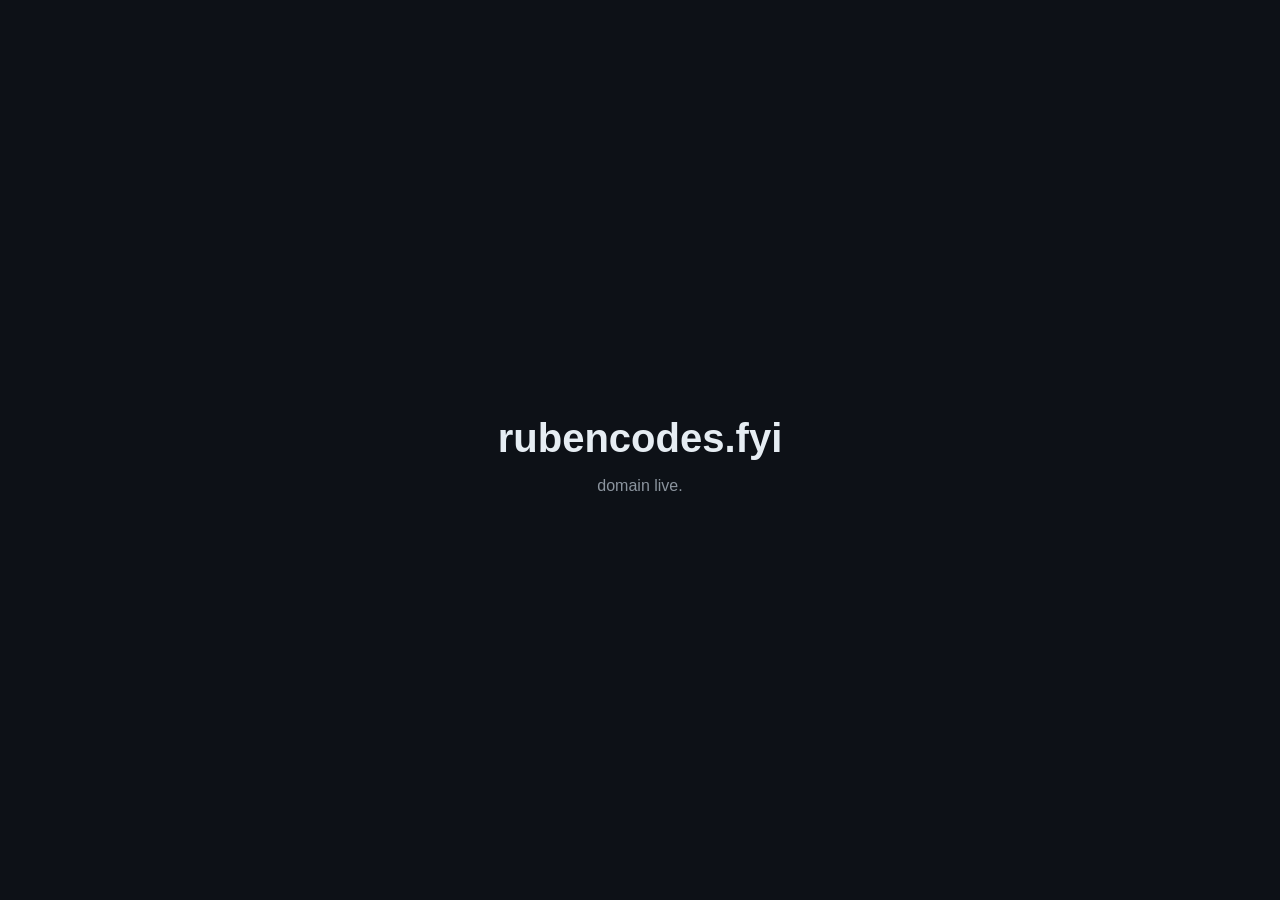
==== index.html @ f22fb4cd "test page" ====
<!DOCTYPE html>
<html lang="en">
<head>
  <meta charset="UTF-8">
  <meta name="viewport" content="width=device-width, initial-scale=1.0">
  <title>rubencodes.fyi</title>
  <style>
    body {
      margin: 0;
      height: 100vh;
      display: flex;
      align-items: center;
      justify-content: center;
      background: #0d1117;
      color: #e6edf3;
      font-family: -apple-system, BlinkMacSystemFont, "Segoe UI", sans-serif;
    }
    .card {
      text-align: center;
    }
    h1 {
      font-size: 2.5rem;
      margin-bottom: 0.5rem;
    }
    p {
      color: #8b949e;
    }
  </style>
</head>
<body>
  <div class="card">
    <h1>rubencodes.fyi</h1>
    <p>domain live.</p>
  </div>
</body>
</html>
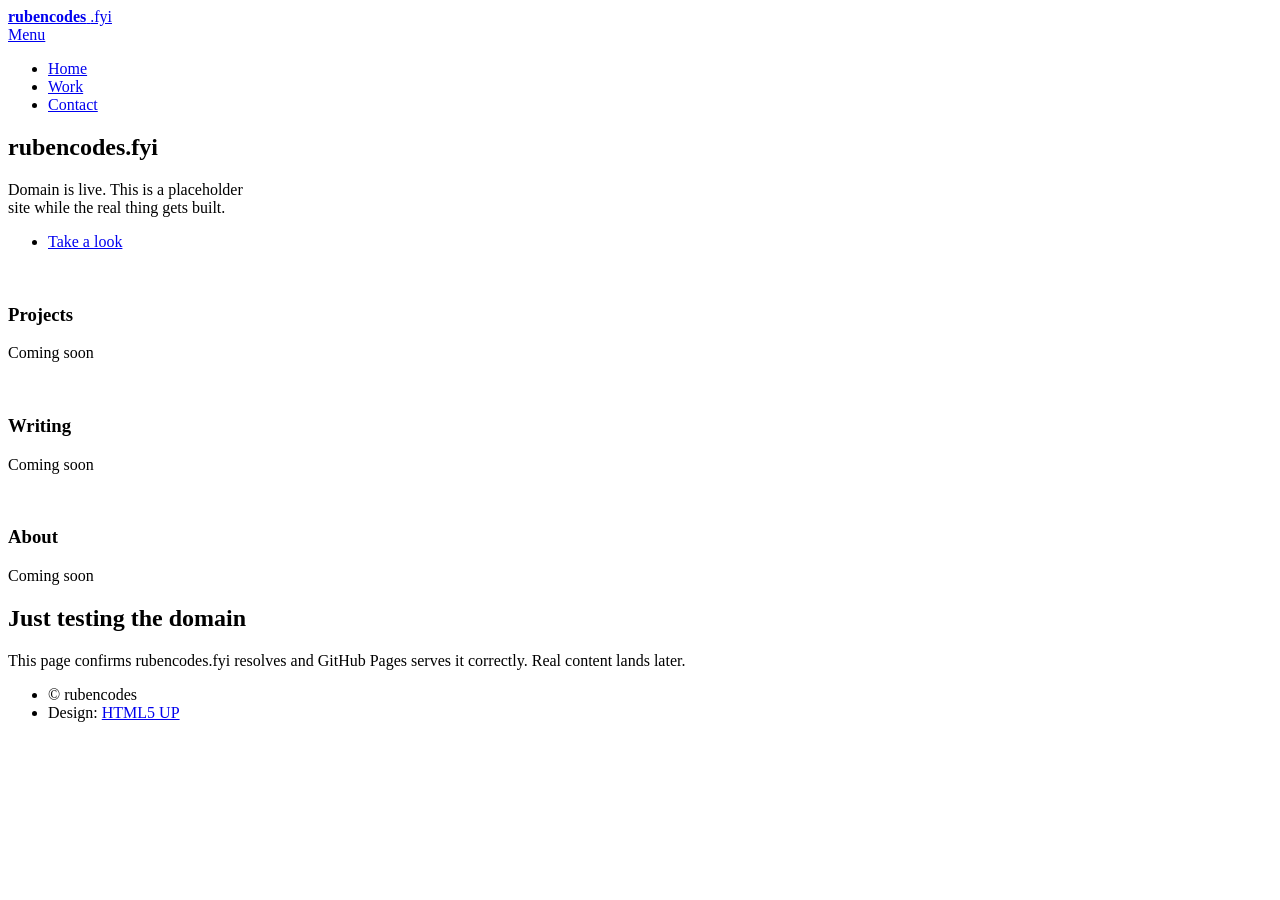
==== commit e3b9b9c1: "landing page placeholder" ====
--- a/index.html
+++ b/index.html
@@ -1,36 +1,121 @@
-<!DOCTYPE html>
-<html lang="en">
-<head>
-  <meta charset="UTF-8">
-  <meta name="viewport" content="width=device-width, initial-scale=1.0">
-  <title>rubencodes.fyi</title>
-  <style>
-    body {
-      margin: 0;
-      height: 100vh;
-      display: flex;
-      align-items: center;
-      justify-content: center;
-      background: #0d1117;
-      color: #e6edf3;
-      font-family: -apple-system, BlinkMacSystemFont, "Segoe UI", sans-serif;
-    }
-    .card {
-      text-align: center;
-    }
-    h1 {
-      font-size: 2.5rem;
-      margin-bottom: 0.5rem;
-    }
-    p {
-      color: #8b949e;
-    }
-  </style>
-</head>
-<body>
-  <div class="card">
-    <h1>rubencodes.fyi</h1>
-    <p>domain live.</p>
-  </div>
-</body>
+<!DOCTYPE HTML>
+<!--
+	Design based on "Forty" by HTML5 UP
+	html5up.net | @ajlkn
+	Free for personal and commercial use under the CCA 3.0 license (html5up.net/license)
+-->
+<html>
+	<head>
+		<title>rubencodes.fyi</title>
+		<meta charset="utf-8" />
+		<meta name="viewport" content="width=device-width, initial-scale=1, user-scalable=no" />
+		<link rel="icon" type="image/svg+xml" href="favicon.svg" />
+		<link rel="stylesheet" href="assets/css/main.css" />
+		<noscript><link rel="stylesheet" href="assets/css/noscript.css" /></noscript>
+	</head>
+	<body class="is-preload">
+
+		<!-- Wrapper -->
+			<div id="wrapper">
+
+				<!-- Header -->
+					<header id="header" class="alt">
+						<a href="index.html" class="logo"><strong>rubencodes</strong> <span>.fyi</span></a>
+						<nav>
+							<a href="#menu">Menu</a>
+						</nav>
+					</header>
+
+				<!-- Menu -->
+					<nav id="menu">
+						<ul class="links">
+							<li><a href="index.html">Home</a></li>
+							<li><a href="#one">Work</a></li>
+							<li><a href="#contact">Contact</a></li>
+						</ul>
+					</nav>
+
+				<!-- Banner -->
+					<section id="banner" class="major">
+						<div class="inner">
+							<header class="major">
+								<h1>rubencodes.fyi</h1>
+							</header>
+							<div class="content">
+								<p>Domain is live. This is a placeholder<br />
+								site while the real thing gets built.</p>
+								<ul class="actions">
+									<li><a href="#one" class="button next scrolly">Take a look</a></li>
+								</ul>
+							</div>
+						</div>
+					</section>
+
+				<!-- Main -->
+					<div id="main">
+
+						<!-- One -->
+							<section id="one" class="tiles">
+								<article>
+									<span class="image">
+										<img src="images/pic01.jpg" alt="" />
+									</span>
+									<header class="major">
+										<h3>Projects</h3>
+										<p>Coming soon</p>
+									</header>
+								</article>
+								<article>
+									<span class="image">
+										<img src="images/pic02.jpg" alt="" />
+									</span>
+									<header class="major">
+										<h3>Writing</h3>
+										<p>Coming soon</p>
+									</header>
+								</article>
+								<article>
+									<span class="image">
+										<img src="images/pic03.jpg" alt="" />
+									</span>
+									<header class="major">
+										<h3>About</h3>
+										<p>Coming soon</p>
+									</header>
+								</article>
+							</section>
+
+						<!-- Two -->
+							<section id="two">
+								<div class="inner">
+									<header class="major">
+										<h2>Just testing the domain</h2>
+									</header>
+									<p>This page confirms rubencodes.fyi resolves and GitHub Pages serves it correctly. Real content lands later.</p>
+								</div>
+							</section>
+
+					</div>
+
+				<!-- Footer -->
+					<footer id="footer">
+						<div class="inner">
+							<ul class="copyright">
+								<li>&copy; rubencodes</li><li>Design: <a href="https://html5up.net">HTML5 UP</a></li>
+							</ul>
+						</div>
+					</footer>
+
+			</div>
+
+		<!-- Scripts -->
+			<script src="assets/js/jquery.min.js"></script>
+			<script src="assets/js/jquery.scrolly.min.js"></script>
+			<script src="assets/js/jquery.scrollex.min.js"></script>
+			<script src="assets/js/browser.min.js"></script>
+			<script src="assets/js/breakpoints.min.js"></script>
+			<script src="assets/js/util.js"></script>
+			<script src="assets/js/main.js"></script>
+
+	</body>
 </html>
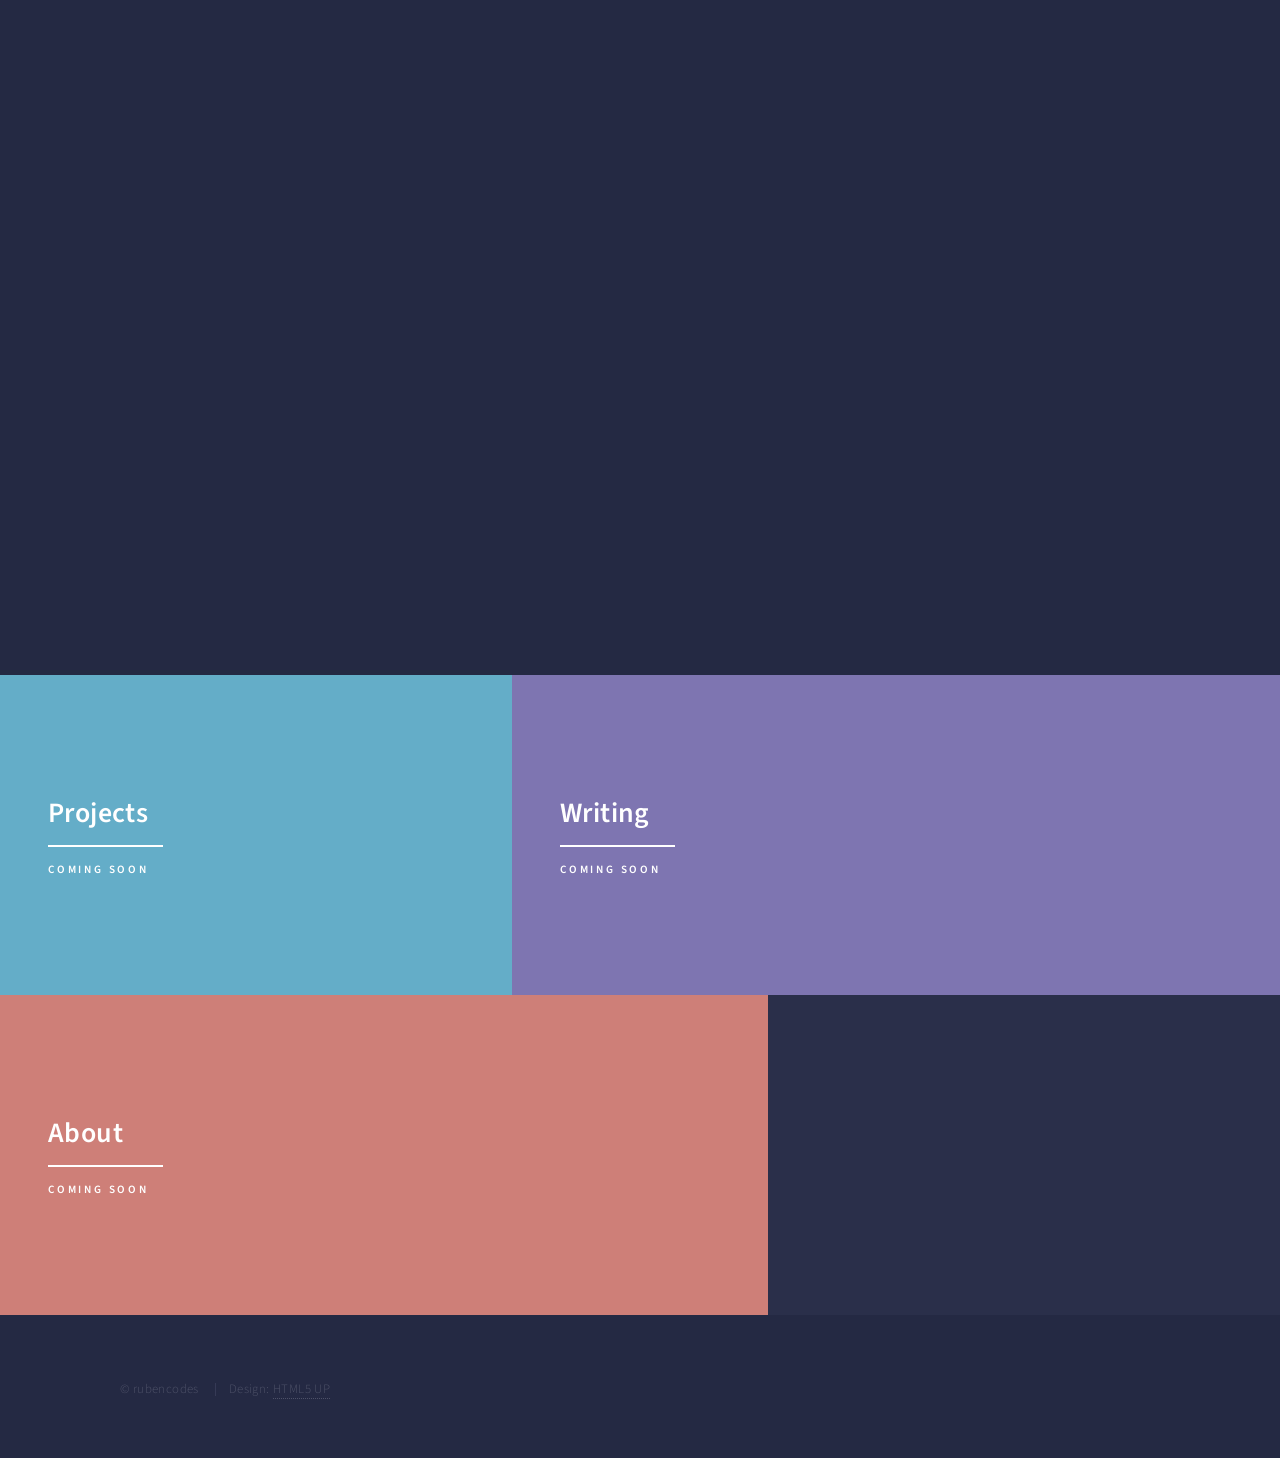
==== commit c430d6e0: "Updated text" ====
--- a/index.html
+++ b/index.html
@@ -1,121 +1,128 @@
-<!DOCTYPE HTML>
+<!DOCTYPE html>
 <!--
 	Design based on "Forty" by HTML5 UP
 	html5up.net | @ajlkn
 	Free for personal and commercial use under the CCA 3.0 license (html5up.net/license)
 -->
 <html>
-	<head>
-		<title>rubencodes.fyi</title>
-		<meta charset="utf-8" />
-		<meta name="viewport" content="width=device-width, initial-scale=1, user-scalable=no" />
-		<link rel="icon" type="image/svg+xml" href="favicon.svg" />
-		<link rel="stylesheet" href="assets/css/main.css" />
-		<noscript><link rel="stylesheet" href="assets/css/noscript.css" /></noscript>
-	</head>
-	<body class="is-preload">
+    <head>
+        <title>Ruben Codes</title>
+        <meta charset="utf-8" />
+        <meta
+            name="viewport"
+            content="width=device-width, initial-scale=1, user-scalable=no"
+        />
+        <link rel="icon" type="image/svg+xml" href="favicon.svg" />
+        <link rel="stylesheet" href="assets/css/main.css" />
+        <noscript
+            ><link rel="stylesheet" href="assets/css/noscript.css"
+        /></noscript>
+    </head>
+    <body class="is-preload">
+        <!-- Wrapper -->
+        <div id="wrapper">
+            <!-- Header -->
+            <header id="header" class="alt">
+                <a href="index.html" class="logo"
+                    ><strong>rubencodes</strong> <span>.fyi</span></a
+                >
+                <nav>
+                    <a href="#menu">Menu</a>
+                </nav>
+            </header>
 
-		<!-- Wrapper -->
-			<div id="wrapper">
+            <!-- Menu -->
+            <nav id="menu">
+                <ul class="links">
+                    <li><a href="index.html">Home</a></li>
+                    <li><a href="#one">Work</a></li>
+                </ul>
+            </nav>
 
-				<!-- Header -->
-					<header id="header" class="alt">
-						<a href="index.html" class="logo"><strong>rubencodes</strong> <span>.fyi</span></a>
-						<nav>
-							<a href="#menu">Menu</a>
-						</nav>
-					</header>
+            <!-- Banner -->
+            <section id="banner" class="major">
+                <div class="inner">
+                    <header class="major">
+                        <h1>Ruben Codes</h1>
+                    </header>
+                    <div class="content">
+                        <div class="banner-text">
+                            <p class="headline">
+                                AI automation, engineered to production
+                                standards
+                            </p>
+                            <p class="subline">
+                                DevOps &amp; AI engineer. I design LLM-powered
+                                workflows for real business operations &mdash;
+                                and build the pipelines, monitoring, and
+                                infrastructure that keep them running.
+                            </p>
+                        </div>
+                        <ul class="actions">
+                            <li>
+                                <a href="#one" class="button next scrolly"
+                                    >Take a look</a
+                                >
+                            </li>
+                        </ul>
+                    </div>
+                </div>
+            </section>
 
-				<!-- Menu -->
-					<nav id="menu">
-						<ul class="links">
-							<li><a href="index.html">Home</a></li>
-							<li><a href="#one">Work</a></li>
-							<li><a href="#contact">Contact</a></li>
-						</ul>
-					</nav>
+            <!-- Main -->
+            <div id="main">
+                <!-- One -->
+                <section id="one" class="tiles">
+                    <article>
+                        <span class="image">
+                            <img src="images/pic01.jpg" alt="" />
+                        </span>
+                        <header class="major">
+                            <h3>Projects</h3>
+                            <p>Coming soon</p>
+                        </header>
+                    </article>
+                    <article>
+                        <span class="image">
+                            <img src="images/pic02.jpg" alt="" />
+                        </span>
+                        <header class="major">
+                            <h3>Writing</h3>
+                            <p>Coming soon</p>
+                        </header>
+                    </article>
+                    <article>
+                        <span class="image">
+                            <img src="images/pic03.jpg" alt="" />
+                        </span>
+                        <header class="major">
+                            <h3>About</h3>
+                            <p>Coming soon</p>
+                        </header>
+                    </article>
+                </section>
+            </div>
 
-				<!-- Banner -->
-					<section id="banner" class="major">
-						<div class="inner">
-							<header class="major">
-								<h1>rubencodes.fyi</h1>
-							</header>
-							<div class="content">
-								<p>Domain is live. This is a placeholder<br />
-								site while the real thing gets built.</p>
-								<ul class="actions">
-									<li><a href="#one" class="button next scrolly">Take a look</a></li>
-								</ul>
-							</div>
-						</div>
-					</section>
+            <!-- Footer -->
+            <footer id="footer">
+                <div class="inner">
+                    <ul class="copyright">
+                        <li>&copy; rubencodes</li>
+                        <li>
+                            Design: <a href="https://html5up.net">HTML5 UP</a>
+                        </li>
+                    </ul>
+                </div>
+            </footer>
+        </div>
 
-				<!-- Main -->
-					<div id="main">
-
-						<!-- One -->
-							<section id="one" class="tiles">
-								<article>
-									<span class="image">
-										<img src="images/pic01.jpg" alt="" />
-									</span>
-									<header class="major">
-										<h3>Projects</h3>
-										<p>Coming soon</p>
-									</header>
-								</article>
-								<article>
-									<span class="image">
-										<img src="images/pic02.jpg" alt="" />
-									</span>
-									<header class="major">
-										<h3>Writing</h3>
-										<p>Coming soon</p>
-									</header>
-								</article>
-								<article>
-									<span class="image">
-										<img src="images/pic03.jpg" alt="" />
-									</span>
-									<header class="major">
-										<h3>About</h3>
-										<p>Coming soon</p>
-									</header>
-								</article>
-							</section>
-
-						<!-- Two -->
-							<section id="two">
-								<div class="inner">
-									<header class="major">
-										<h2>Just testing the domain</h2>
-									</header>
-									<p>This page confirms rubencodes.fyi resolves and GitHub Pages serves it correctly. Real content lands later.</p>
-								</div>
-							</section>
-
-					</div>
-
-				<!-- Footer -->
-					<footer id="footer">
-						<div class="inner">
-							<ul class="copyright">
-								<li>&copy; rubencodes</li><li>Design: <a href="https://html5up.net">HTML5 UP</a></li>
-							</ul>
-						</div>
-					</footer>
-
-			</div>
-
-		<!-- Scripts -->
-			<script src="assets/js/jquery.min.js"></script>
-			<script src="assets/js/jquery.scrolly.min.js"></script>
-			<script src="assets/js/jquery.scrollex.min.js"></script>
-			<script src="assets/js/browser.min.js"></script>
-			<script src="assets/js/breakpoints.min.js"></script>
-			<script src="assets/js/util.js"></script>
-			<script src="assets/js/main.js"></script>
-
-	</body>
+        <!-- Scripts -->
+        <script src="assets/js/jquery.min.js"></script>
+        <script src="assets/js/jquery.scrolly.min.js"></script>
+        <script src="assets/js/jquery.scrollex.min.js"></script>
+        <script src="assets/js/browser.min.js"></script>
+        <script src="assets/js/breakpoints.min.js"></script>
+        <script src="assets/js/util.js"></script>
+        <script src="assets/js/main.js"></script>
+    </body>
 </html>
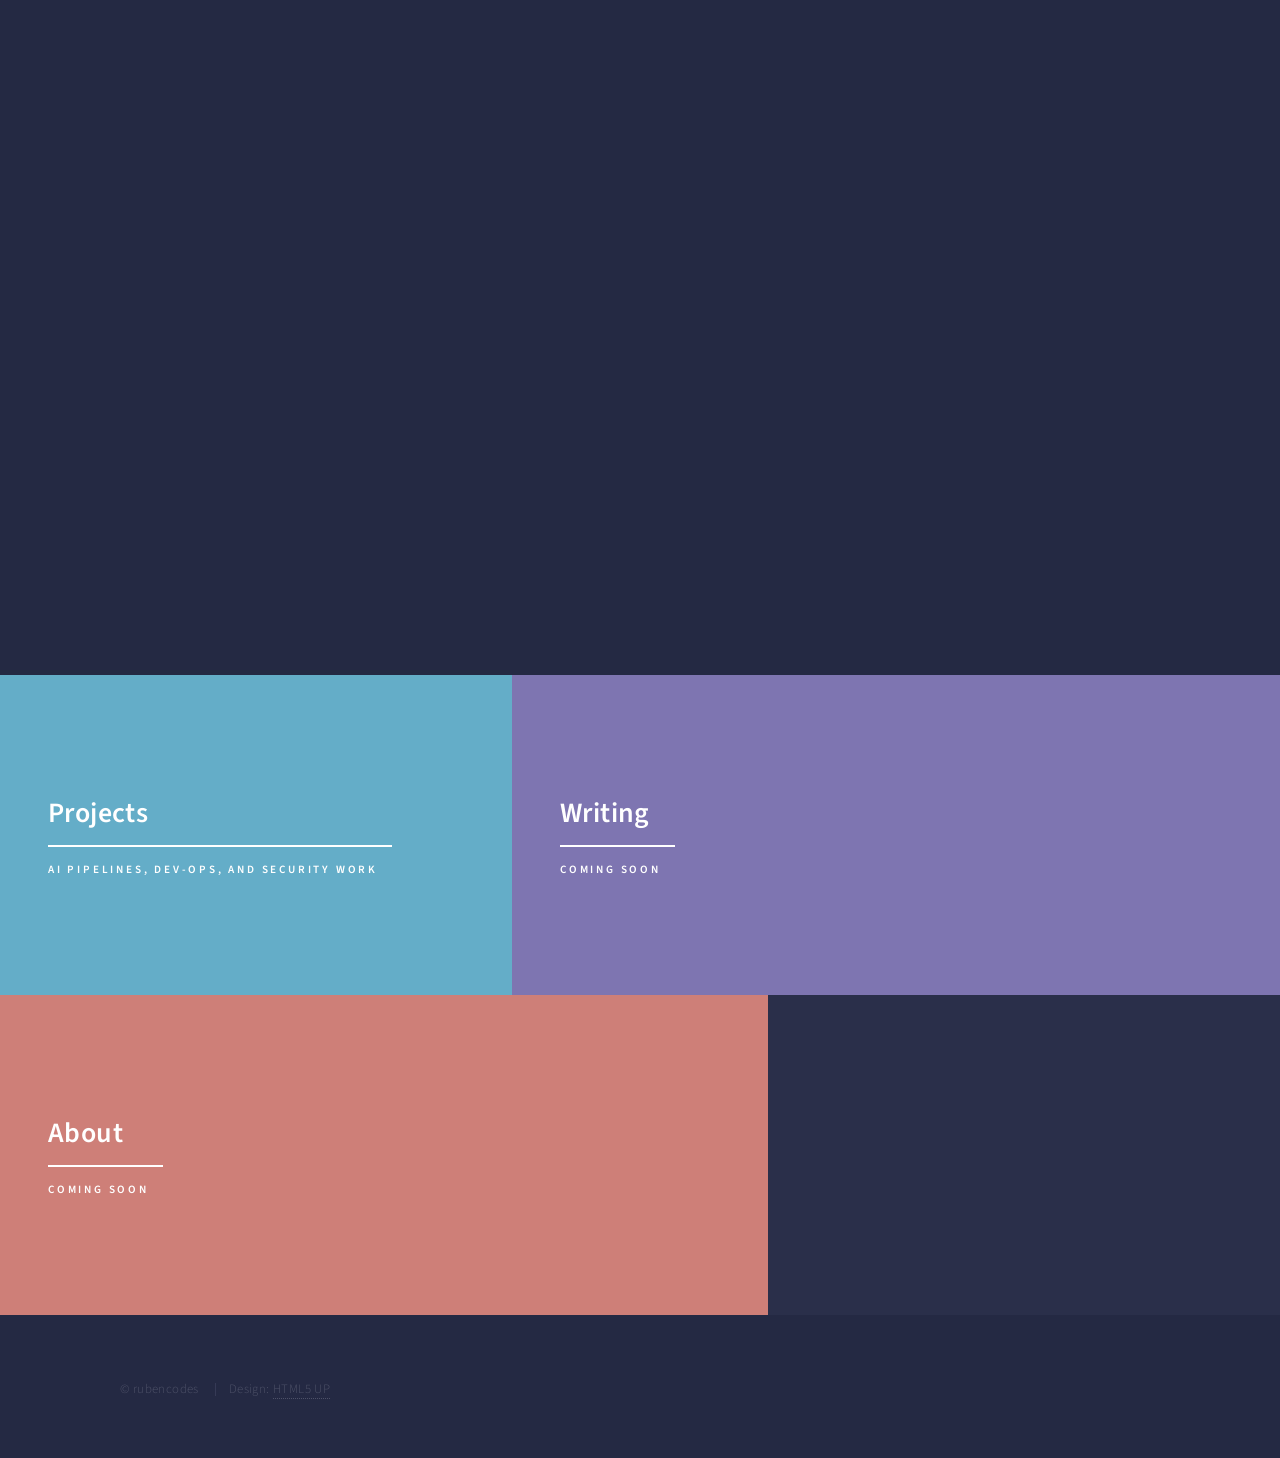
==== commit de10c7fe: "adds ai pipeline info" ====
--- a/index.html
+++ b/index.html
@@ -35,6 +35,7 @@
             <nav id="menu">
                 <ul class="links">
                     <li><a href="index.html">Home</a></li>
+                    <li><a href="projects.html">Projects</a></li>
                     <li><a href="#one">Work</a></li>
                 </ul>
             </nav>
@@ -74,12 +75,13 @@
                 <!-- One -->
                 <section id="one" class="tiles">
                     <article>
+                        <a href="projects.html" class="link"></a>
                         <span class="image">
                             <img src="images/pic01.jpg" alt="" />
                         </span>
                         <header class="major">
                             <h3>Projects</h3>
-                            <p>Coming soon</p>
+                            <p>AI pipelines, dev-ops, and security work</p>
                         </header>
                     </article>
                     <article>
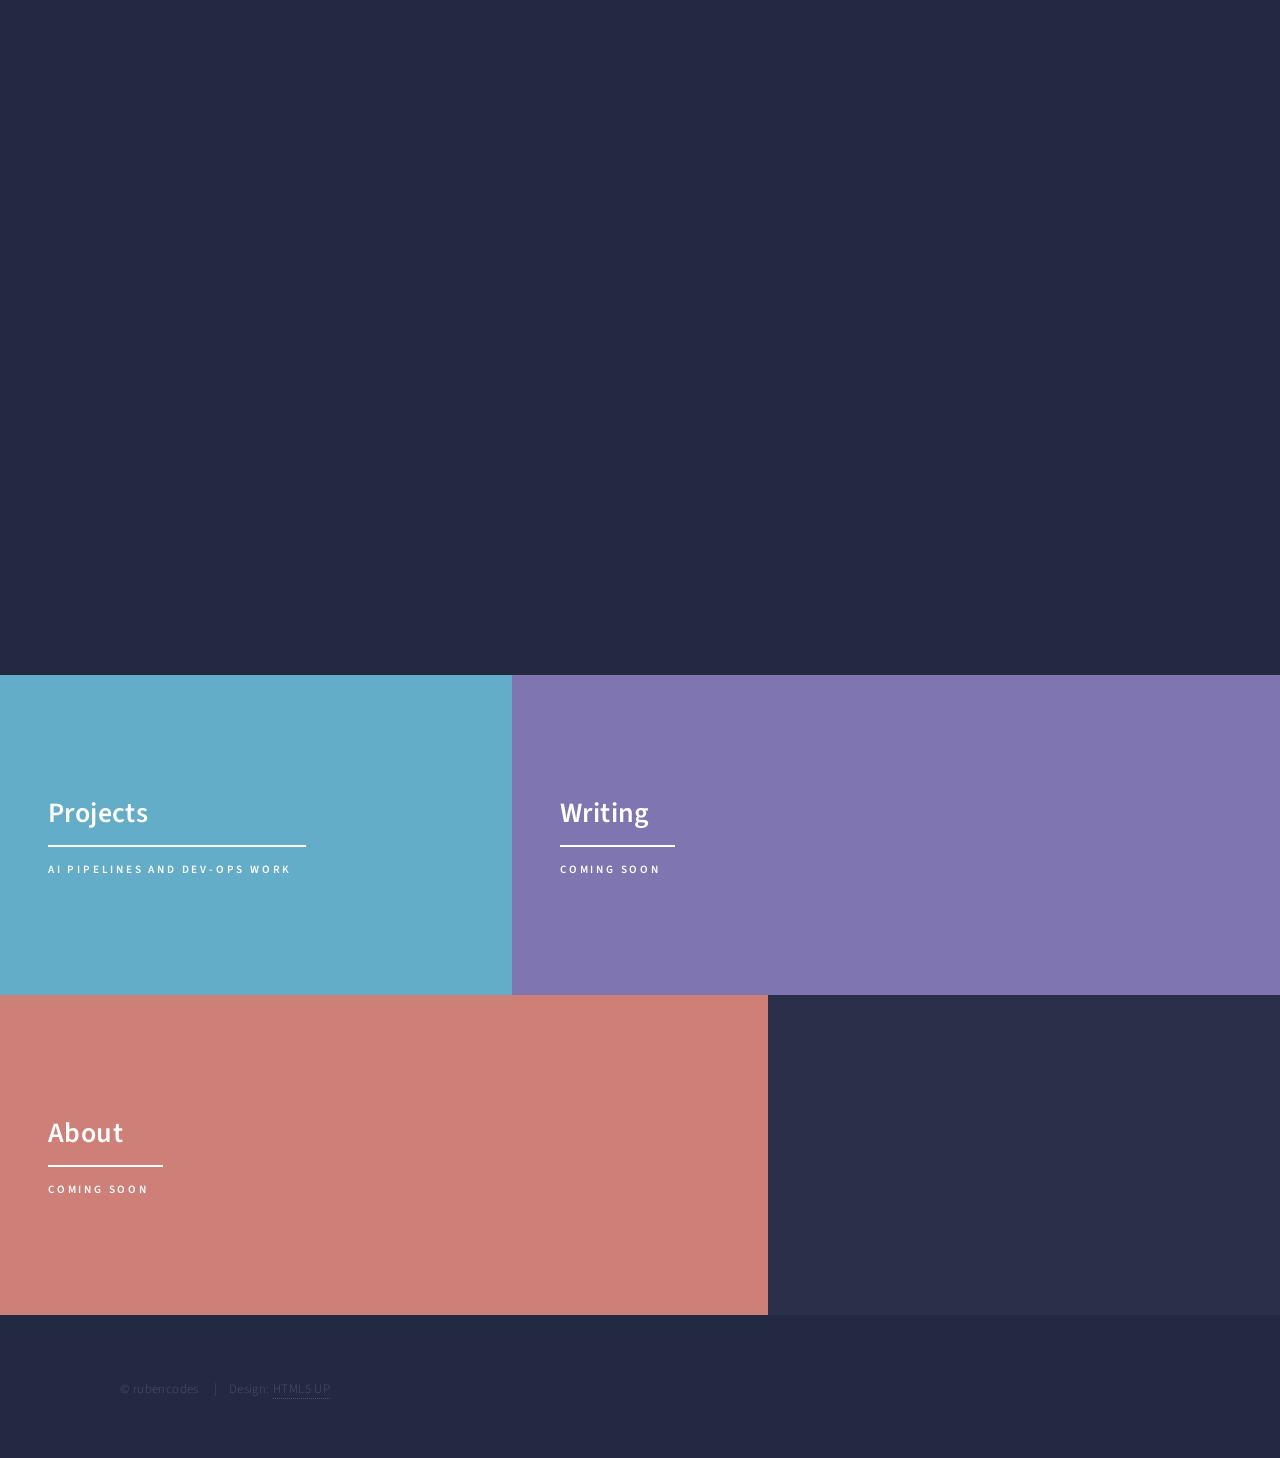
==== commit c5e8a342: "devops info" ====
--- a/index.html
+++ b/index.html
@@ -81,7 +81,7 @@
                         </span>
                         <header class="major">
                             <h3>Projects</h3>
-                            <p>AI pipelines, dev-ops, and security work</p>
+                            <p>AI pipelines and dev-ops work</p>
                         </header>
                     </article>
                     <article>
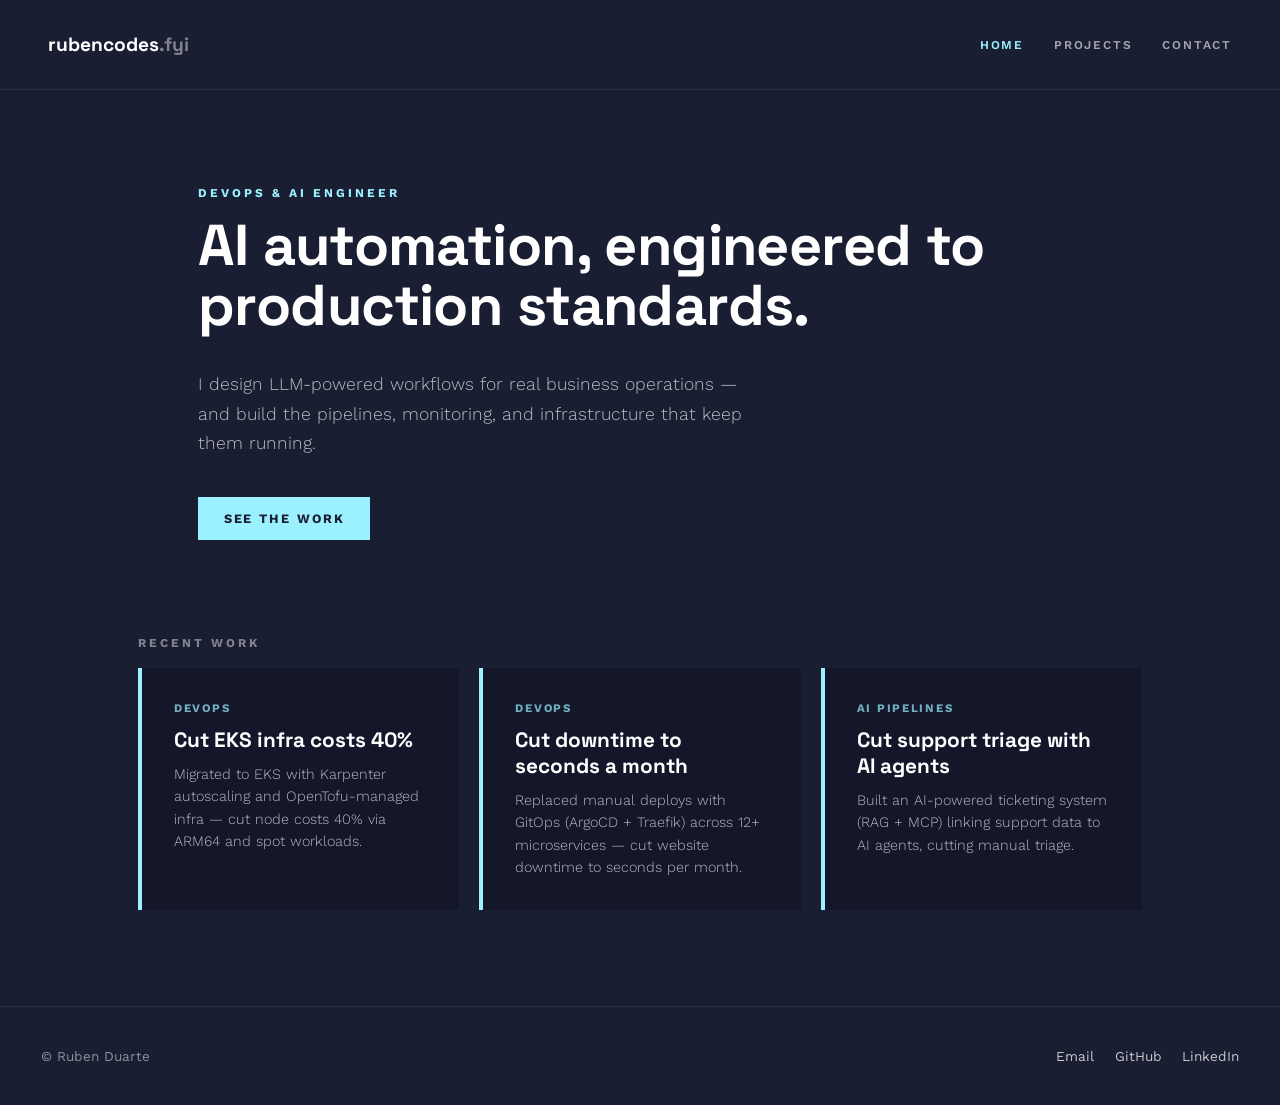
==== commit 78d75f0e: "design overhaul" ====
--- a/index.html
+++ b/index.html
@@ -1,130 +1,85 @@
 <!DOCTYPE html>
-<!--
-	Design based on "Forty" by HTML5 UP
-	html5up.net | @ajlkn
-	Free for personal and commercial use under the CCA 3.0 license (html5up.net/license)
--->
-<html>
-    <head>
-        <title>Ruben Codes</title>
-        <meta charset="utf-8" />
-        <meta
-            name="viewport"
-            content="width=device-width, initial-scale=1, user-scalable=no"
-        />
-        <link rel="icon" type="image/svg+xml" href="favicon.svg" />
-        <link rel="stylesheet" href="assets/css/main.css" />
-        <noscript
-            ><link rel="stylesheet" href="assets/css/noscript.css"
-        /></noscript>
-    </head>
-    <body class="is-preload">
-        <!-- Wrapper -->
-        <div id="wrapper">
-            <!-- Header -->
-            <header id="header" class="alt">
-                <a href="index.html" class="logo"
-                    ><strong>rubencodes</strong> <span>.fyi</span></a
-                >
-                <nav>
-                    <a href="#menu">Menu</a>
-                </nav>
-            </header>
+<html lang="en">
+<head>
+<meta charset="utf-8">
+<title>Ruben Codes</title>
+<meta name="viewport" content="width=device-width, initial-scale=1">
+<link rel="icon" type="image/svg+xml" href="favicon.svg">
+<link rel="preconnect" href="https://fonts.googleapis.com">
+<link href="https://fonts.googleapis.com/css2?family=Space+Grotesk:wght@500;700&family=Work+Sans:wght@300;400;500;600&display=swap" rel="stylesheet">
+<style>
+  * { box-sizing: border-box; }
+  body { margin: 0; background: #1a1e33; color: #ffffff; font-family: 'Work Sans', Helvetica, sans-serif; }
+  a { color: inherit; text-decoration: none; }
+  ::selection { background: #9bf1ff; color: #1a1e33; }
+  header { display:flex; align-items:center; justify-content:space-between; padding: 2em 3em; border-bottom: 1px solid rgba(255,255,255,0.08); }
+  .logo { font-size: 1.2em; font-weight: 700; font-family: 'Space Grotesk', sans-serif; }
+  .logo span { opacity:0.45; }
+  nav { display:flex; gap: 2.5em; font-size: 0.75em; font-weight: 600; letter-spacing: 0.15em; text-transform: uppercase; }
+  nav a.active { color:#9bf1ff; }
+  nav a:not(.active) { opacity:0.6; }
+  .hero { padding: 6em 3em 5em; max-width: 980px; margin: 0 auto; }
+  .eyebrow { font-size: 0.75em; font-weight: 700; letter-spacing: 0.25em; text-transform: uppercase; color: #9bf1ff; margin: 0 0 1.25em; }
+  h1 { font-family: 'Space Grotesk', sans-serif; font-weight: 700; font-size: 3.6em; line-height: 1.05; letter-spacing: -0.01em; margin: 0 0 0.6em; max-width: 800px; text-wrap: pretty; }
+  .lede { font-size: 1.1em; font-weight: 300; line-height: 1.65; color: rgba(255,255,255,0.7); max-width: 560px; margin: 0 0 2.25em; }
+  .btn { display:inline-block; background:#9bf1ff; color:#1a1e33; font-size: 0.8em; font-weight: 700; letter-spacing: 0.15em; text-transform: uppercase; padding: 1.1em 2em; }
+  .work { padding: 1em 3em 6em; max-width: 1100px; margin: 0 auto; }
+  .section-label { font-size: 0.75em; font-weight: 700; letter-spacing: 0.25em; text-transform: uppercase; opacity: 0.45; margin: 0 0 1.5em; }
+  .cards { display:grid; grid-template-columns: repeat(auto-fit, minmax(280px, 1fr)); gap: 1.25em; }
+  .card { display:block; padding: 2em; background: #14172a; border-left: 4px solid #9bf1ff; }
+  .card .tag { font-size: 0.72em; font-weight: 700; letter-spacing: 0.15em; text-transform: uppercase; color: #9bf1ff; margin: 0 0 0.75em; }
+  .card h3 { font-family: 'Space Grotesk', sans-serif; font-size: 1.3em; font-weight: 700; margin: 0 0 0.5em; }
+  .card p { font-size: 0.9em; font-weight: 300; opacity: 0.7; line-height: 1.55; margin: 0; }
+  footer { padding: 3em; border-top: solid 1px rgba(255,255,255,0.08); display:flex; justify-content:space-between; align-items:center; flex-wrap: wrap; gap: 1em; font-size: 0.85em; }
+  footer p { margin:0; opacity: 0.5; }
+  .foot-links { display:flex; gap: 1.5em; opacity: 0.75; }
+</style>
+</head>
+<body>
+  <header>
+    <a href="index.html" class="logo">rubencodes<span>.fyi</span></a>
+    <nav>
+      <a href="index.html" class="active">Home</a>
+      <a href="projects.html">Projects</a>
+      <a href="contact.html">Contact</a>
+    </nav>
+  </header>
 
-            <!-- Menu -->
-            <nav id="menu">
-                <ul class="links">
-                    <li><a href="index.html">Home</a></li>
-                    <li><a href="projects.html">Projects</a></li>
-                    <li><a href="#one">Work</a></li>
-                </ul>
-            </nav>
+  <section class="hero">
+    <p class="eyebrow">DevOps &amp; AI Engineer</p>
+    <h1>AI automation, engineered to production standards.</h1>
+    <p class="lede">I design LLM-powered workflows for real business operations — and build the pipelines, monitoring, and infrastructure that keep them running.</p>
+    <a href="projects.html" class="btn">See the work</a>
+  </section>
 
-            <!-- Banner -->
-            <section id="banner" class="major">
-                <div class="inner">
-                    <header class="major">
-                        <h1>Ruben Codes</h1>
-                    </header>
-                    <div class="content">
-                        <div class="banner-text">
-                            <p class="headline">
-                                AI automation, engineered to production
-                                standards
-                            </p>
-                            <p class="subline">
-                                DevOps &amp; AI engineer. I design LLM-powered
-                                workflows for real business operations &mdash;
-                                and build the pipelines, monitoring, and
-                                infrastructure that keep them running.
-                            </p>
-                        </div>
-                        <ul class="actions">
-                            <li>
-                                <a href="#one" class="button next scrolly"
-                                    >Take a look</a
-                                >
-                            </li>
-                        </ul>
-                    </div>
-                </div>
-            </section>
+  <section class="work">
+    <p class="section-label">Recent work</p>
+    <div class="cards">
+      <a href="projects.html" class="card">
+        <p class="tag">DevOps</p>
+        <h3>Cut EKS infra costs 40%</h3>
+        <p>Migrated to EKS with Karpenter autoscaling and OpenTofu-managed infra — cut node costs 40% via ARM64 and spot workloads.</p>
+      </a>
+      <a href="projects.html" class="card">
+        <p class="tag">DevOps</p>
+        <h3>Cut downtime to seconds a month</h3>
+        <p>Replaced manual deploys with GitOps (ArgoCD + Traefik) across 12+ microservices — cut website downtime to seconds per month.</p>
+      </a>
+      <a href="projects.html" class="card">
+        <p class="tag">AI Pipelines</p>
+        <h3>Cut support triage with AI agents</h3>
+        <p>Built an AI-powered ticketing system (RAG + MCP) linking support data to AI agents, cutting manual triage.</p>
+      </a>
+    </div>
+  </section>
 
-            <!-- Main -->
-            <div id="main">
-                <!-- One -->
-                <section id="one" class="tiles">
-                    <article>
-                        <a href="projects.html" class="link"></a>
-                        <span class="image">
-                            <img src="images/pic01.jpg" alt="" />
-                        </span>
-                        <header class="major">
-                            <h3>Projects</h3>
-                            <p>AI pipelines and dev-ops work</p>
-                        </header>
-                    </article>
-                    <article>
-                        <span class="image">
-                            <img src="images/pic02.jpg" alt="" />
-                        </span>
-                        <header class="major">
-                            <h3>Writing</h3>
-                            <p>Coming soon</p>
-                        </header>
-                    </article>
-                    <article>
-                        <span class="image">
-                            <img src="images/pic03.jpg" alt="" />
-                        </span>
-                        <header class="major">
-                            <h3>About</h3>
-                            <p>Coming soon</p>
-                        </header>
-                    </article>
-                </section>
-            </div>
-
-            <!-- Footer -->
-            <footer id="footer">
-                <div class="inner">
-                    <ul class="copyright">
-                        <li>&copy; rubencodes</li>
-                        <li>
-                            Design: <a href="https://html5up.net">HTML5 UP</a>
-                        </li>
-                    </ul>
-                </div>
-            </footer>
-        </div>
-
-        <!-- Scripts -->
-        <script src="assets/js/jquery.min.js"></script>
-        <script src="assets/js/jquery.scrolly.min.js"></script>
-        <script src="assets/js/jquery.scrollex.min.js"></script>
-        <script src="assets/js/browser.min.js"></script>
-        <script src="assets/js/breakpoints.min.js"></script>
-        <script src="assets/js/util.js"></script>
-        <script src="assets/js/main.js"></script>
-    </body>
+  <footer>
+    <p>© Ruben Duarte</p>
+    <div class="foot-links">
+      <a href="mailto:rubencodes@proton.me">Email</a>
+      <a href="https://github.com/devrubenduarte">GitHub</a>
+      <a href="https://www.linkedin.com/in/devruben">LinkedIn</a>
+    </div>
+  </footer>
+</body>
 </html>
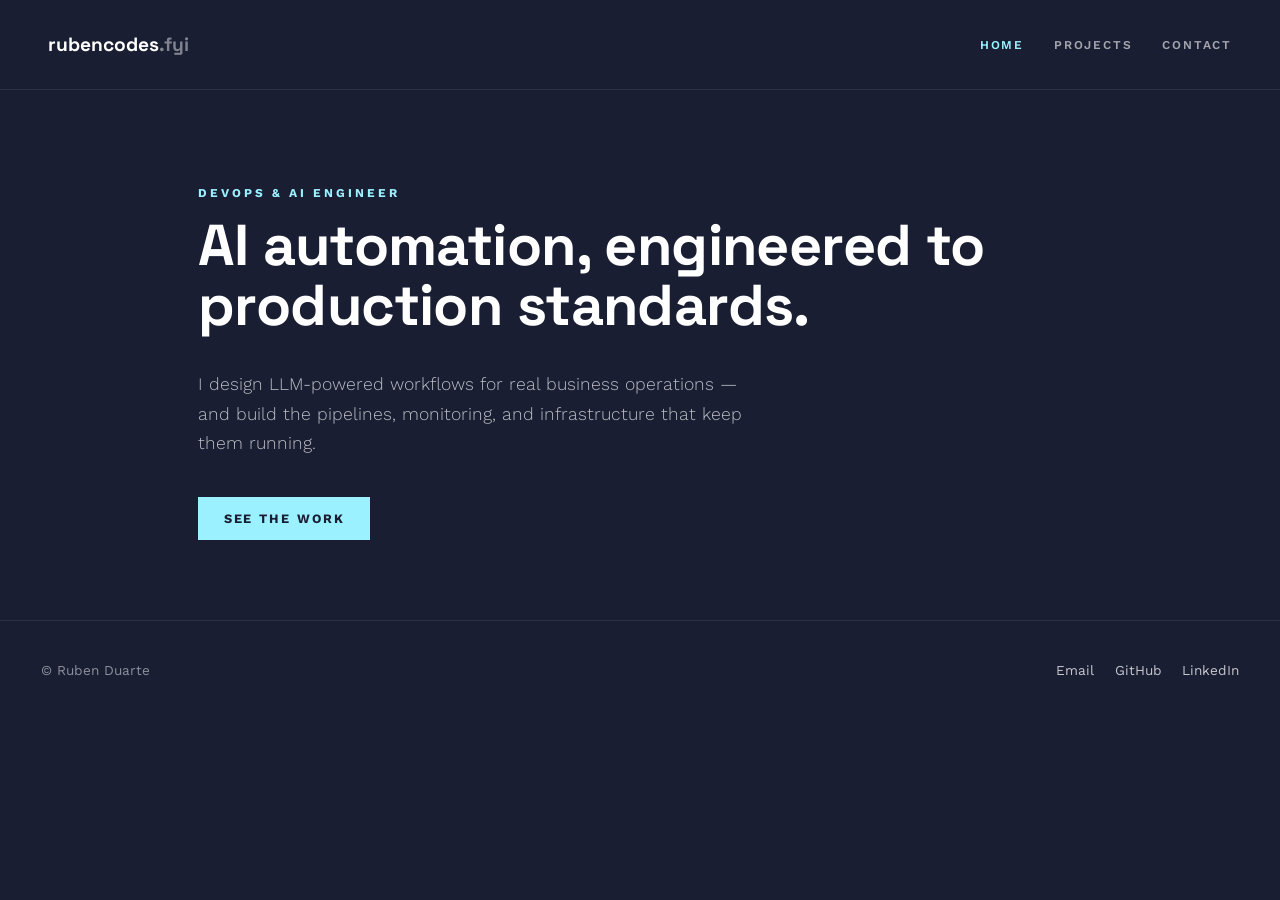
==== commit a89971ec: "favicon updated, projects cleanup" ====
--- a/index.html
+++ b/index.html
@@ -23,13 +23,6 @@
   h1 { font-family: 'Space Grotesk', sans-serif; font-weight: 700; font-size: 3.6em; line-height: 1.05; letter-spacing: -0.01em; margin: 0 0 0.6em; max-width: 800px; text-wrap: pretty; }
   .lede { font-size: 1.1em; font-weight: 300; line-height: 1.65; color: rgba(255,255,255,0.7); max-width: 560px; margin: 0 0 2.25em; }
   .btn { display:inline-block; background:#9bf1ff; color:#1a1e33; font-size: 0.8em; font-weight: 700; letter-spacing: 0.15em; text-transform: uppercase; padding: 1.1em 2em; }
-  .work { padding: 1em 3em 6em; max-width: 1100px; margin: 0 auto; }
-  .section-label { font-size: 0.75em; font-weight: 700; letter-spacing: 0.25em; text-transform: uppercase; opacity: 0.45; margin: 0 0 1.5em; }
-  .cards { display:grid; grid-template-columns: repeat(auto-fit, minmax(280px, 1fr)); gap: 1.25em; }
-  .card { display:block; padding: 2em; background: #14172a; border-left: 4px solid #9bf1ff; }
-  .card .tag { font-size: 0.72em; font-weight: 700; letter-spacing: 0.15em; text-transform: uppercase; color: #9bf1ff; margin: 0 0 0.75em; }
-  .card h3 { font-family: 'Space Grotesk', sans-serif; font-size: 1.3em; font-weight: 700; margin: 0 0 0.5em; }
-  .card p { font-size: 0.9em; font-weight: 300; opacity: 0.7; line-height: 1.55; margin: 0; }
   footer { padding: 3em; border-top: solid 1px rgba(255,255,255,0.08); display:flex; justify-content:space-between; align-items:center; flex-wrap: wrap; gap: 1em; font-size: 0.85em; }
   footer p { margin:0; opacity: 0.5; }
   .foot-links { display:flex; gap: 1.5em; opacity: 0.75; }
@@ -52,27 +45,6 @@
     <a href="projects.html" class="btn">See the work</a>
   </section>
 
-  <section class="work">
-    <p class="section-label">Recent work</p>
-    <div class="cards">
-      <a href="projects.html" class="card">
-        <p class="tag">DevOps</p>
-        <h3>Cut EKS infra costs 40%</h3>
-        <p>Migrated to EKS with Karpenter autoscaling and OpenTofu-managed infra — cut node costs 40% via ARM64 and spot workloads.</p>
-      </a>
-      <a href="projects.html" class="card">
-        <p class="tag">DevOps</p>
-        <h3>Cut downtime to seconds a month</h3>
-        <p>Replaced manual deploys with GitOps (ArgoCD + Traefik) across 12+ microservices — cut website downtime to seconds per month.</p>
-      </a>
-      <a href="projects.html" class="card">
-        <p class="tag">AI Pipelines</p>
-        <h3>Cut support triage with AI agents</h3>
-        <p>Built an AI-powered ticketing system (RAG + MCP) linking support data to AI agents, cutting manual triage.</p>
-      </a>
-    </div>
-  </section>
-
   <footer>
     <p>© Ruben Duarte</p>
     <div class="foot-links">
